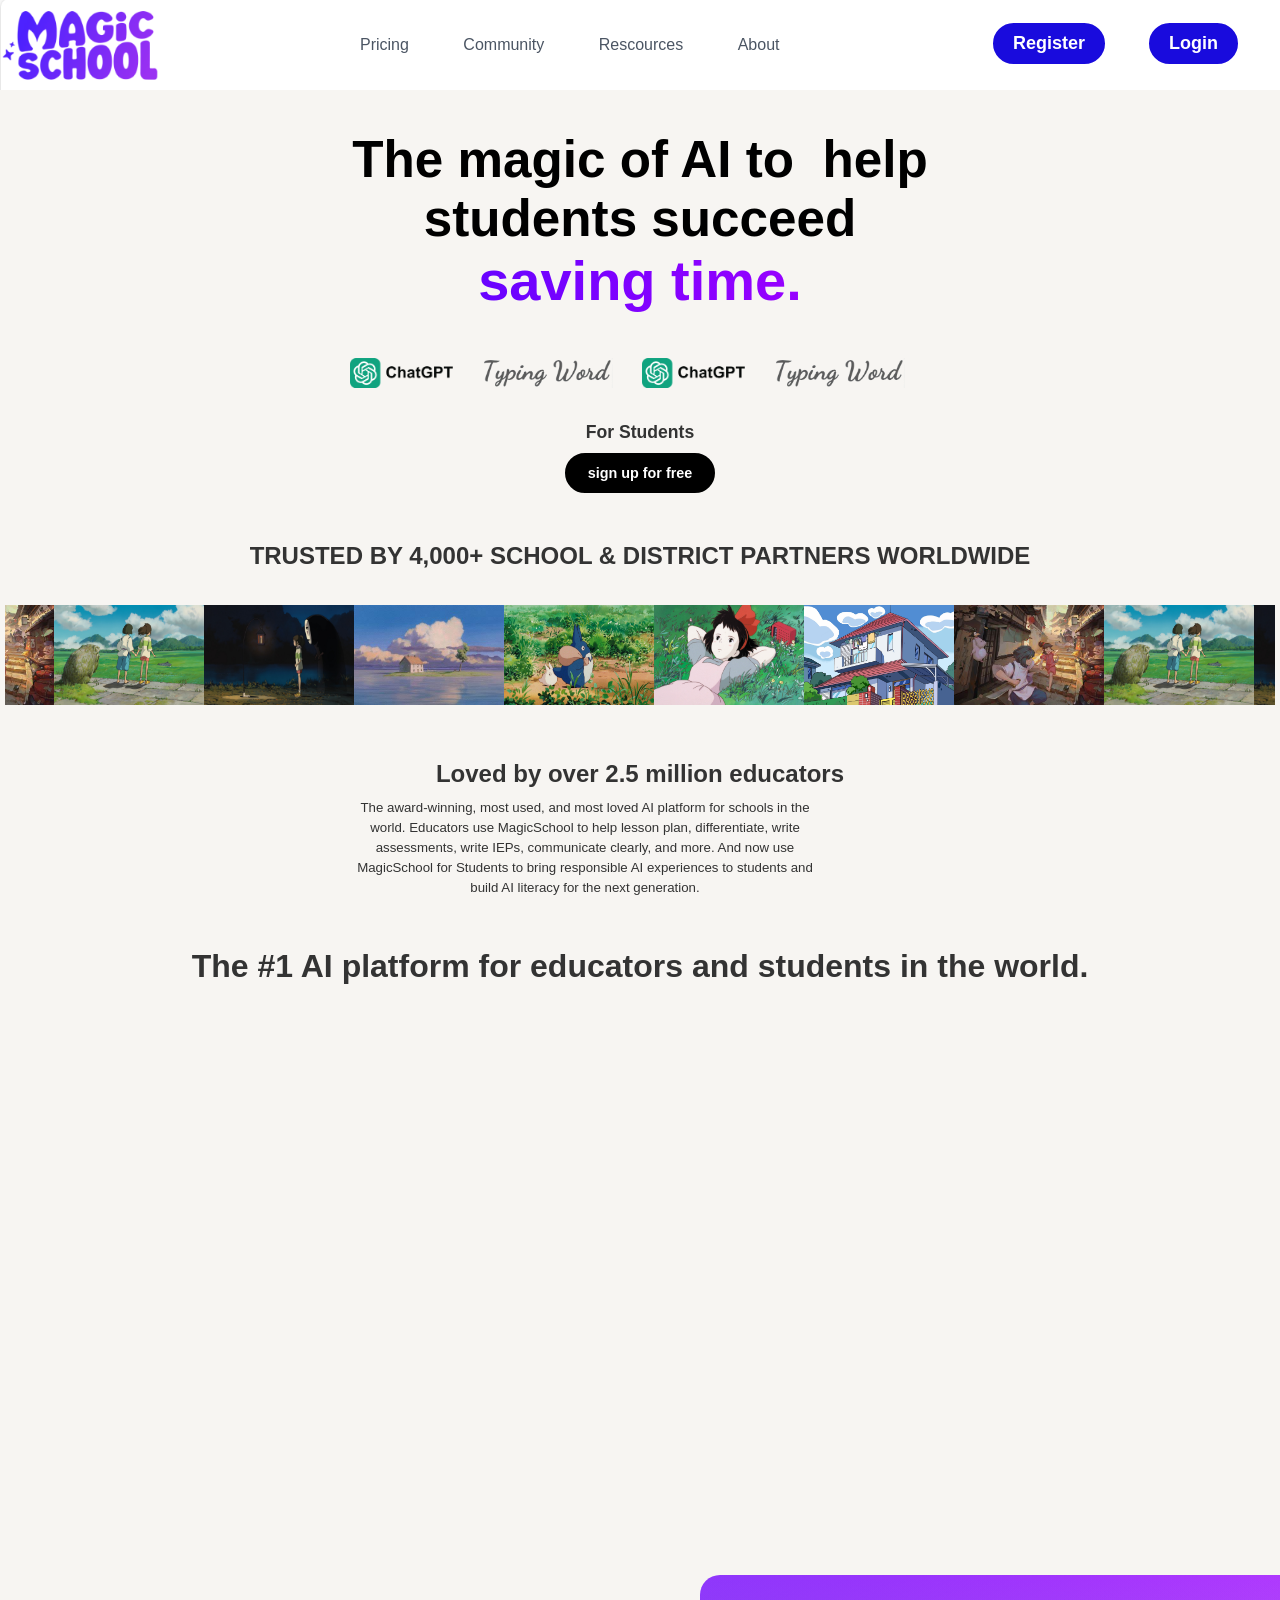
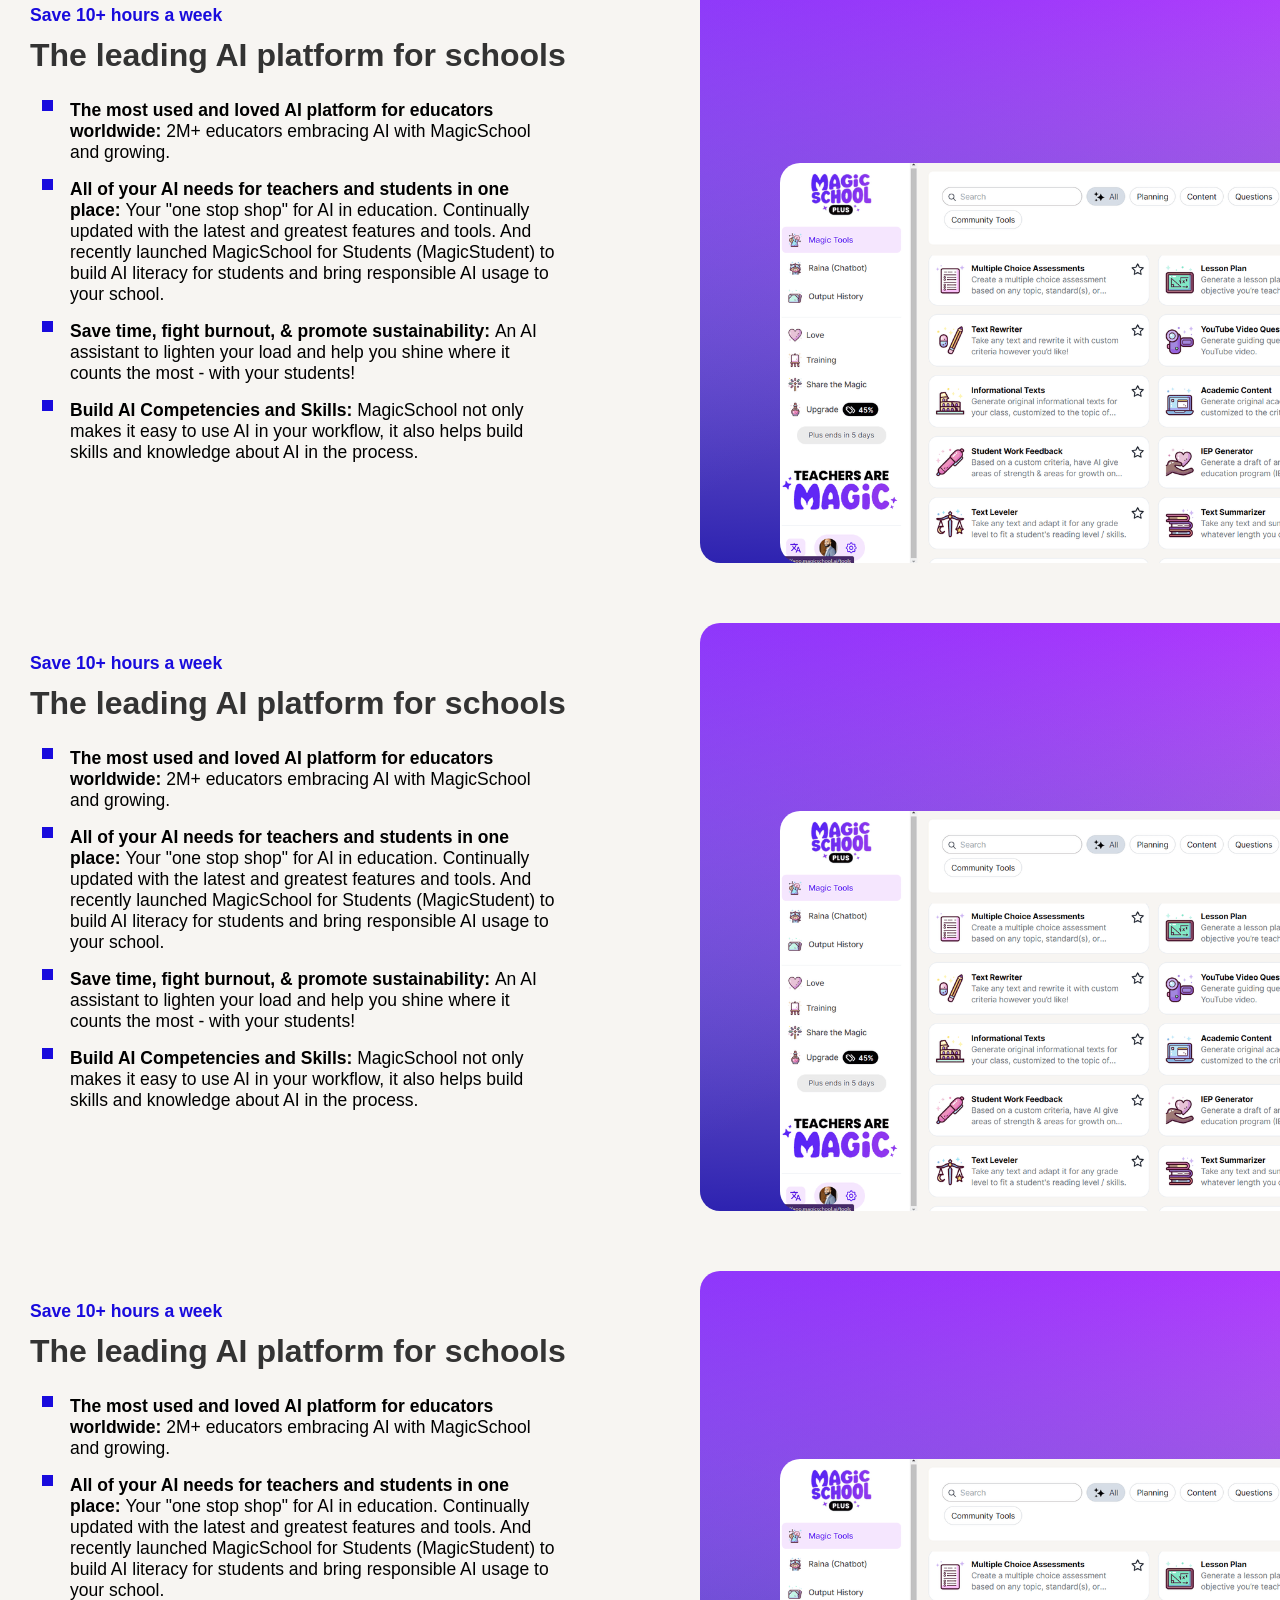
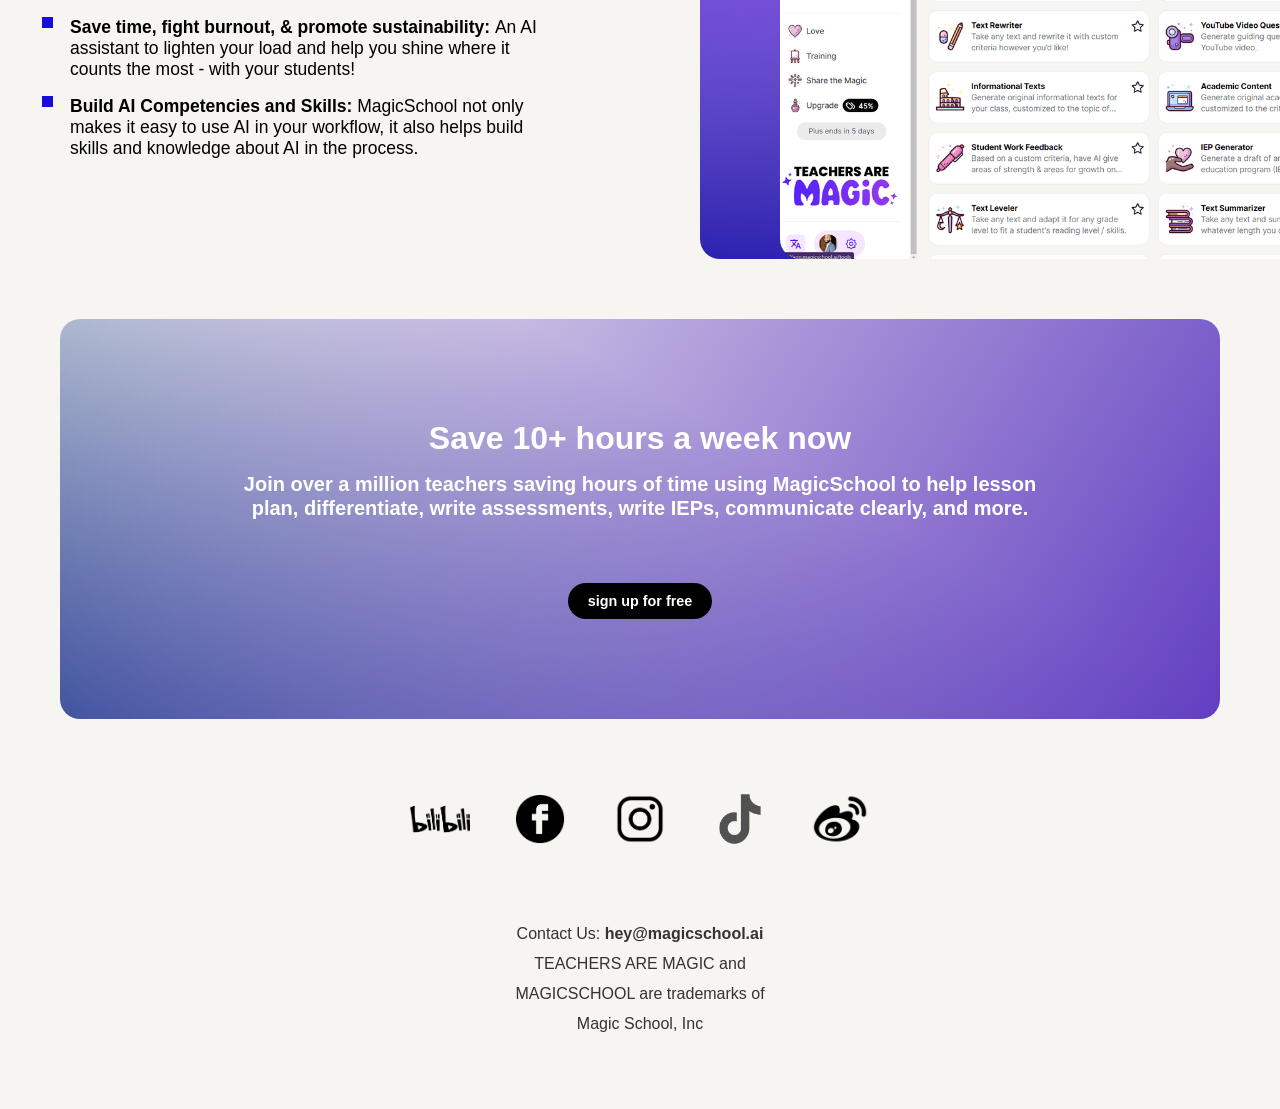
==== webdemo1-1/entry.html @ ff637749 "1.0 version" ====
<!DOCTYPE html>
<html lang="en">
<head>
    <meta charset="UTF-8">
    <meta name="viewport" content="width=device-width, initial-scale=1.0">
    <title>entry</title>
    <link rel="stylesheet" href="styles/entry.css">
</head>
<body>
    <div class="header-container">
        <img src="img/magicschool.png" alt="magicschool logo">
        <ul class="headerul">
            <li class="headerlist">Pricing
            </li>
            <li class="headerlist">Community<i></i></li>
            <li class="headerlist">Rescources</li>
            <li class="headerlist">About</li>
        </ul>
        <span class="login-button-container">
            <a href="login.html" class="login-button">Login </a>
        </span>
        <span class="login-button-container">
            <a href="register.html" class="login-button">Register </a>
        </span>
    </div>
    <h1 class="main-title">The magic of AI to &nbsp;help students succeed</h1>
    <h1 class="color-title">saving time.</h1>
    <div class="logo-container">
        <img src="img/chatgpt.png" alt="chatgpt logo" class="logo">
        <img src="img/typing.png" alt="typing logo" class="logo">
        <img src="img/chatgpt.png" alt="chatgpt logo" class="logo">
        <img src="img/typing.png" alt="typing logo" class="logo">
    </div>
    <div class="index-button-container">
        <strong>For Students</strong> 
        <div>
            <span><a href="index.html"><strong>sign up for free</strong></a></span>
        </div>
    </div>
    <h2 class="h21">TRUSTED BY 4,000+ SCHOOL & DISTRICT PARTNERS WORLDWIDE</h2>
    <div class="wrap" id="wrap">
        <div class="slide" id="slide">
            <ul>
                <li><img src="img/1.jpg" alt=""></li>
                <li><img src="img/2.jpg" alt=""></li>
                <li><img src="img/3.jpg" alt=""></li>
                <li><img src="img/4.jpg" alt=""></li>
                <li><img src="img/5.jpg" alt=""></li>
                <li><img src="img/6.jpg" alt=""></li>
                <li><img src="img/7.jpg" alt=""></li>
            </ul>
        </div>
    </div>
    <h2 class="h22">Loved by over 2.5 million educators</h2>
    <div class="middle-text">
        The award-winning, most used, and most loved AI platform for schools in the world. Educators use MagicSchool to help lesson plan, differentiate, write assessments, write IEPs, communicate clearly, and more. And now use MagicSchool for Students to bring responsible AI experiences to students and build AI literacy for the next generation.
    </div>
    <h1 class="h11">The #1 AI platform for educators and students in the world.</h1>
    <div class="video" >
        <iframe src="https://player.bilibili.com/player.html?aid=56850347&cid=99299213&page=1&danmaku=0" scrolling="no" border="0" frameborder="no" framespacing="0" allowfullscreen="true"> </iframe>
    </div>
    <div class="bottom-block">
        <span class="span1">
            <h3 class="h31">
                Save 10+ hours a week
            </h3>
            <h3 class="h32">
                The leading AI platform for schools
            </h3>
            <ul class="list1">
                <li>
                    <div>
                        <strong>
                            The most used and loved AI platform for educators worldwide:
                        </strong>
                        2M+ educators embracing AI with MagicSchool and growing.
                    </div>
                </li>
                <li>
                    <div>
                        <strong>
                            All of your AI needs for teachers and students in one place: 
                        </strong>
                        Your "one stop shop" for AI in education. Continually updated with the latest and greatest features and tools.  And recently launched MagicSchool for Students (MagicStudent) to build AI literacy for students and bring responsible AI usage to your school.
                    </div>
                </li>
                <li>
                    <div>
                        <strong>
                            Save time, fight burnout, & promote sustainability: 
                        </strong>
                        An AI assistant to lighten your load and help you shine where it counts the most - with your students!
                    </div>
                </li>
                <li>
                    <div>
                        <strong>
                            Build AI Competencies and Skills: 
                        </strong>
                        MagicSchool not only makes it easy to use AI in your workflow, it also helps build skills and knowledge about AI in the process.
                    </div>
                </li>
            </ul>
        </span>
        <span class="span2">
            <img src="img/example.png" alt="">
        </span>
    </div>
    <div class="bottom-block">
        <span class="span1">
            <h3 class="h31">
                Save 10+ hours a week
            </h3>
            <h3 class="h32">
                The leading AI platform for schools
            </h3>
            <ul class="list1">
                <li>
                    <div>
                        <strong>
                            The most used and loved AI platform for educators worldwide:
                        </strong>
                        2M+ educators embracing AI with MagicSchool and growing.
                    </div>
                </li>
                <li>
                    <div>
                        <strong>
                            All of your AI needs for teachers and students in one place: 
                        </strong>
                        Your "one stop shop" for AI in education. Continually updated with the latest and greatest features and tools.  And recently launched MagicSchool for Students (MagicStudent) to build AI literacy for students and bring responsible AI usage to your school.
                    </div>
                </li>
                <li>
                    <div>
                        <strong>
                            Save time, fight burnout, & promote sustainability: 
                        </strong>
                        An AI assistant to lighten your load and help you shine where it counts the most - with your students!
                    </div>
                </li>
                <li>
                    <div>
                        <strong>
                            Build AI Competencies and Skills: 
                        </strong>
                        MagicSchool not only makes it easy to use AI in your workflow, it also helps build skills and knowledge about AI in the process.
                    </div>
                </li>
            </ul>
        </span>
        <span class="span2">
            <img src="img/example.png" alt="">
        </span>
    </div>
    <div class="bottom-block">
        <span class="span1">
            <h3 class="h31">
                Save 10+ hours a week
            </h3>
            <h3 class="h32">
                The leading AI platform for schools
            </h3>
            <ul class="list1">
                <li>
                    <div>
                        <strong>
                            The most used and loved AI platform for educators worldwide:
                        </strong>
                        2M+ educators embracing AI with MagicSchool and growing.
                    </div>
                </li>
                <li>
                    <div>
                        <strong>
                            All of your AI needs for teachers and students in one place: 
                        </strong>
                        Your "one stop shop" for AI in education. Continually updated with the latest and greatest features and tools.  And recently launched MagicSchool for Students (MagicStudent) to build AI literacy for students and bring responsible AI usage to your school.
                    </div>
                </li>
                <li>
                    <div>
                        <strong>
                            Save time, fight burnout, & promote sustainability: 
                        </strong>
                        An AI assistant to lighten your load and help you shine where it counts the most - with your students!
                    </div>
                </li>
                <li>
                    <div>
                        <strong>
                            Build AI Competencies and Skills: 
                        </strong>
                        MagicSchool not only makes it easy to use AI in your workflow, it also helps build skills and knowledge about AI in the process.
                    </div>
                </li>
            </ul>
        </span>
        <span class="span2">
            <img src="img/example.png" alt="">
        </span>
    </div>
    <div class="final-box">
        <div class="final-text">
            <h2>
                Save 10+ hours a week now
            </h2>
            <h4>
                Join over a million teachers saving hours of time using MagicSchool to help lesson plan, differentiate, write assessments, write IEPs, communicate clearly, and more.
            </h4>
                <a href="index.html">sign up for free</a>
        </div>
    </div>
    <div class="final-logo" id="final-logo">
        <ul>
            <li><img src="img/bilibili.png" alt=""></li>
            <li><img src="img/Facebook.png" alt=""></li>
            <li><img src="img/ins.png" alt=""></li>
            <li><img src="img/Tik Tok.png" alt=""></li>
            <li><img src="img/weibo.png" alt=""></li>
        </ul>
    </div>
    <div class="lxfs">
        Contact Us: <strong>hey@magicschool.ai</strong>
        <div>
            TEACHERS ARE MAGIC and MAGICSCHOOL are trademarks of Magic School, Inc
        </div>
    </div>
</body>
</html>
<script src="js/entry.js"></script>
---- webdemo1-1/styles/entry.css ----
body,html{
    background-color: #f7f5f2;
    font-family: Poppins, sans-serif;
}

*{
    font-family: Poppins, sans-serif;
    text-decoration: none;
    padding: 0;
    margin:0;
}

.header-container{
    background-color: #fff;
    height: 90px;
}

.header-container img{
    position: relative;
    top: 0;
    left: 0;
    height: 90px;
    text-align: center;
    display:inline-block
}

.header-container ul{
    display: inline-block;
    line-height: 90px;
    position: absolute;
    top:0;
    left:330px;
}

.headerlist{
    display: inline-block;
    text-align: center;
    font-size: 16px;
    font-family: sans-serif;
    margin:0 0 0 10px;
    padding: 0 20px 0 20px;
    color: #4b5563;
}

.droplist{
    background-color: #fff;
    color: #4b5563;
}

.login-button {
    display: inline-block;
    padding: 10px 20px;
    background-color: #190bdd;
    color: white;
    text-decoration: none;
    border-radius: 24px;
    font-size: 18px; /* 增加字体大小 */
    font-weight: bold; /* 加粗字体 */
    cursor: pointer;
    text-align: center;
    box-sizing: border-box; /* 使边框包含在元素尺寸内 */
    border: 2px solid #fff; /* 根据需要调整边框样式 */
    float: right;
    margin: 21px 10px 21px 0;
}

.login-button:last-child{
    margin: 21px 40px 21px 0;
}

.login-button:hover {
    border: 2px solid #190bdd; /* 根据需要调整边框样式 */
}

.main-title{
    color: #000;
    font-size: 3.2rem;
    text-align: center;
    max-width: 600px;
    margin-bottom: 0;
    margin-left: auto;
    margin-right: auto;
    margin-top: 40px;
}

.color-title{
    background: linear-gradient(to right, #5403ff, #ad00ff); /*设置渐变的方向从左到右 颜色从ff0000到ffff00*/
    -webkit-background-clip: text;/*将设置的背景颜色限制在文字中*/
    -webkit-text-fill-color: transparent;/*给文字设置成透明*/
    font-size: 3.5rem;
    text-align: center;
    max-width: 600px;
    margin-bottom: 0;
    margin-left: auto;
    margin-right: auto;
}

.logo-container{
    margin-top: 45px;
    text-align: center;
}

.logo{
    margin-right: 25px;
    height: 30px;
}

.index-button-container{
    text-align: center;
    margin-top: 30px;
    margin-bottom: 8px;
    color: #333;
    font-size: 1.1rem;
    height: 50px;
}

.index-button-container div{
    margin-top: 8px;
    position: relative;
}

.index-button-container span{
    display: block;
    font-size: 0.9rem;
    text-align: center;
    height: 40px;
    width: 150px;
    line-height: 40px;
    border-radius: 27px;
    background-color: #000;
    position: relative;
    left: 50%;
    transform: translateX(-50%);
    font-weight: 600;
    border: 2px solid #f7f5f2;
}

.index-button-container span:hover{
    border:#000 2px solid;
}

.index-button-container a{
    color: #fff;
}

.h21{
    text-align: center;
    margin-top: 70px;
    color: #333;
    margin-bottom: 30px;
}

.wrap ul,
.wrap ol {
    list-style: none;
    margin: 0;
    padding: 0;
}
.wrap {
    height: 100px;
    padding: 5px;
    margin-top: 30px;
    margin-bottom: 50px;
    position: relative;
}
.slide {
    height: 100px;
    position: relative;
    overflow: hidden;
}
.wrap ul {
    width: 3600px;
    position: absolute;
    left: 0;
}
.wrap ul li {
    float: left;
}
.wrap img {
    width: 150px;
    height: 100px;
    vertical-align: middle;
}

.h22{
    text-align: center;
    margin-top: 50px;
    color: #333;
    margin-bottom: 10px;
}

.middle-text{
    width: 468px;
    margin: 0 351px 0 351px;
    text-align: center;
    color: #333;
    line-height: 1.5;
    margin-bottom: 20px;
    font-size: 0.83rem;
}

.h11{
    text-align: center;
    margin-top: 50px;
    color: #333;
    margin-bottom: 10px;
}

.video{
    height: 500px;
    margin:30px 100px 60px 100px;
}

.video iframe{
    width: 100%;
    height: 100%;
    border-radius: 10px;
}

.bottom-block{
    margin-top: 60px;
    margin-bottom: 40px;
    height: 588px;
}

.span1{
    float: left;
    width: 580px;
    height: 588px;
}

.h31{
    color: #190bdd;
    font-size: 1.1rem;
    margin: 30px 0 10px 30px;
    text-align: left;
}

.h32{
    color: #333;
    font-size: 2rem;
    margin:0 0 10px 30px;
    text-align: left;
    line-height: 1.2;
    font-weight: 700;
}

.span1 ul{
    margin: 0 0 0 30px;
}

.span1 li{
    margin: 0 0 0 40px;
    list-style-type: square;
    color: #190bdd;
    font-size: 2.2rem;
}

.span1 div{
    color: #000;
    font-size: 17.5px;
    text-align: left;
    margin:0 20px 0 0;

}

.bottom-block .span2{
    width: 580px;
    float: right;
    background-color: #ad00ff;
    background-image: linear-gradient(150deg, #6b81fa6b, #fff0 57%), linear-gradient(2deg, #2d22b0, #fff0), linear-gradient(168deg, #ad00ff, #fff);
    border-radius: 20px 0 0 20px;
}

.bottom-block img{
    margin-top: 188px;
    float: right;
    height: 400px;
    border-radius: 20px 0 0 20px;

}

.final-box{
    background-image: linear-gradient(303deg, #613ec1, #fff0), linear-gradient(29deg, #3b5998, #fff0 63%);
    height: 400px;
    margin:60px 60px 10px 60px;
    border-radius: 20px;
    color: #fff;
    text-align: center;
}

.final-text{
    position: relative;
    top:100px;
    height: 260px;
}

.final-text h2{
    font: 2rem Poppins, sans-serif;
    font-weight: 700;
    line-height: 1.2;
}

.final-text h4{
    position: relative;
    top:15px;
    font: 1.25rem Poppins, sans-serif;
    font-weight: 700;
    line-height: 1.2;
    max-width: 70%;
    margin-left: auto;
    margin-right: auto;
}

.final-text a{
    position: relative;
    top:87px;
    background-color: #000;
    color: #fff;
    border-radius: 20px;
    margin-left: 10px;
    margin-right: 10px;
    padding: 10px 20px;
    padding-left: 20px;
    padding-right: 20px;
    font-size: .9rem;
    font-weight: 600;
}

.final-logo {
    display: flex;
    align-items: center;
    justify-content: space-around; /* 根据需要选择适当的对齐方式 */
    list-style: none; /* 移除列表项的默认样式 */
    padding: 0; /* 移除内边距 */
    margin: 70px 0; /* 移除外边距 */
    height: 60px;
}
  
.final-logo ul {
    display: flex;
    flex-wrap: wrap; /* 允许换行，以防一行放不下所有 logo */
    gap: 40px; /* 设置 logo 之间的间距 */
    list-style: none;
}
  
.final-logo li {
    flex: 0 1 auto; /* 允许 logo 根据内容大小自动调整，但不会超过其最大宽度 */
}
  
.final-logo li img {
    width: auto; /* 宽度自动，保持图片比例 */
    height: 60px; /* 可以设置一个高度，或者使用 max-height 来限制高度 */
    display: block; /* 移除默认的行内元素间距 */
}

.lxfs{
    margin: 70px 0 ;
    color: #333;
    text-align: center;
    line-height: 30px;
}

.lxfs div{
    margin-left: auto;
    margin-right: auto;
    max-width: 270px;
}
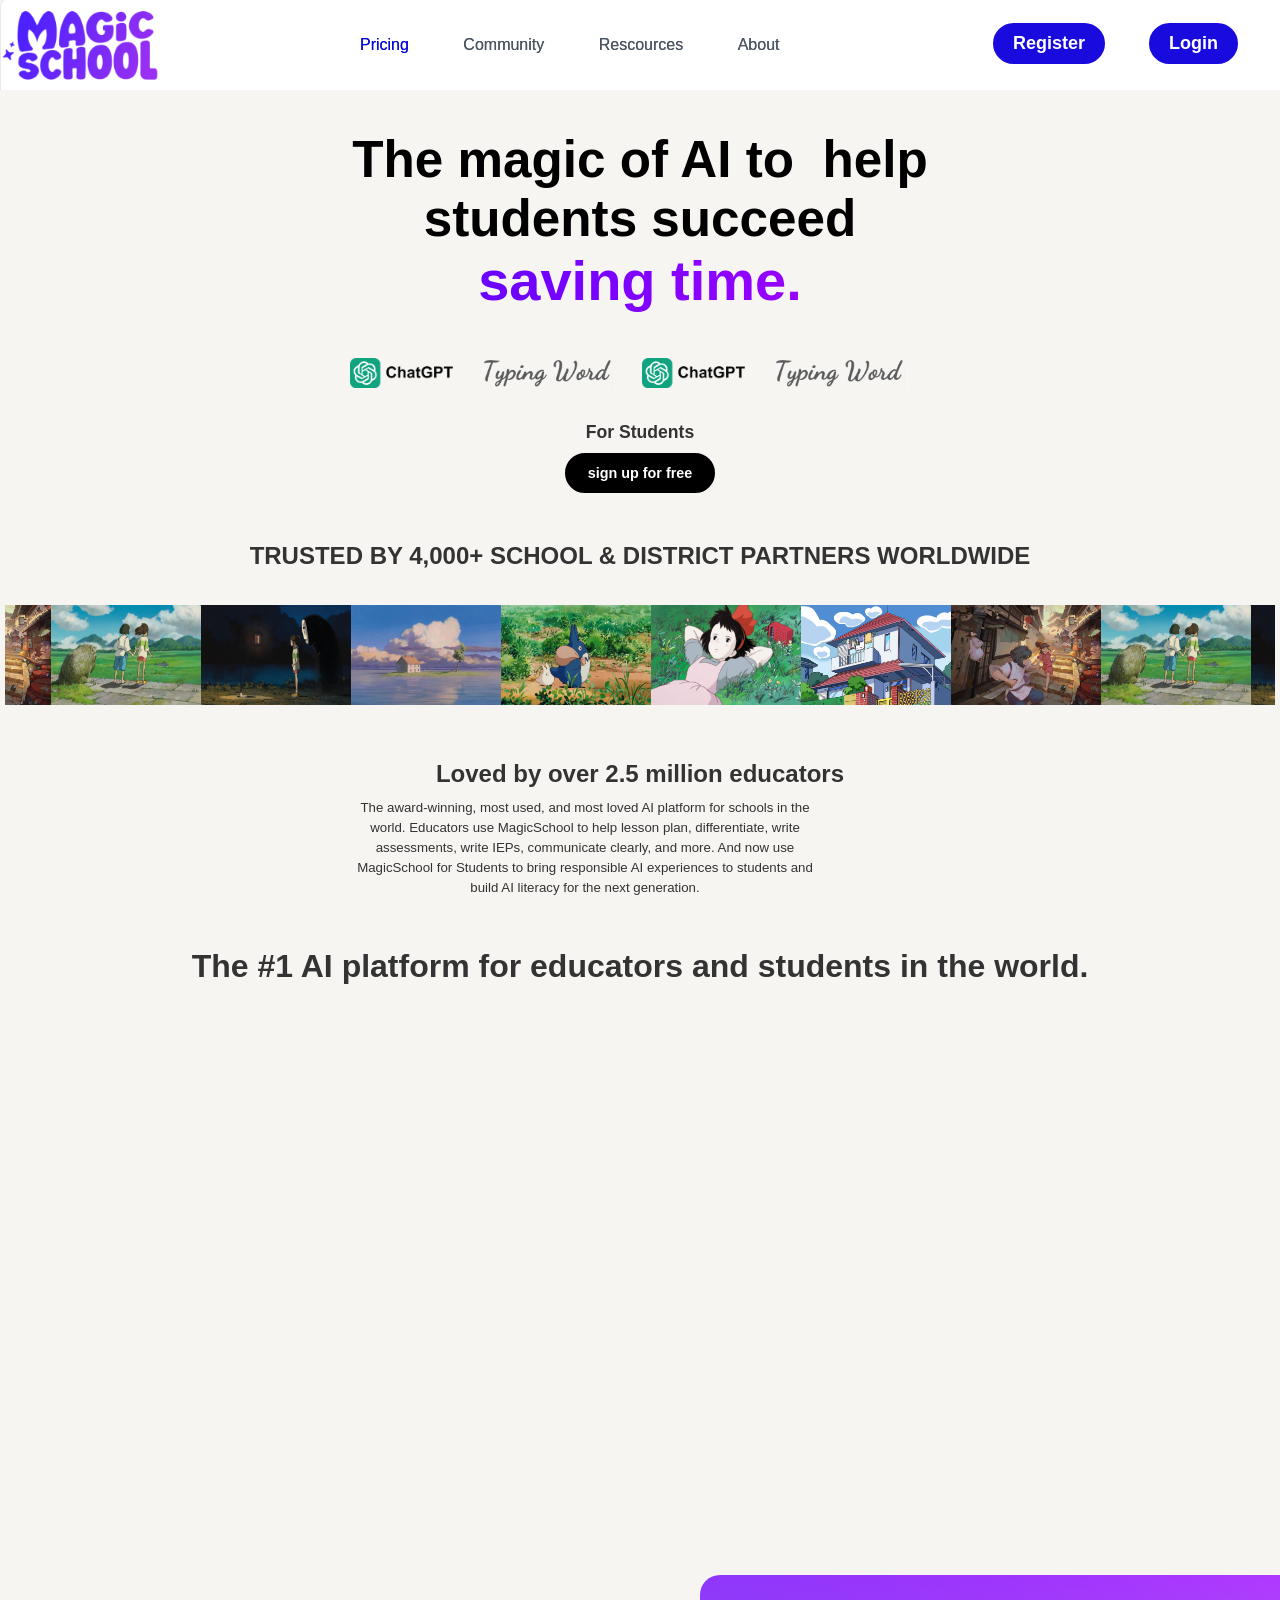
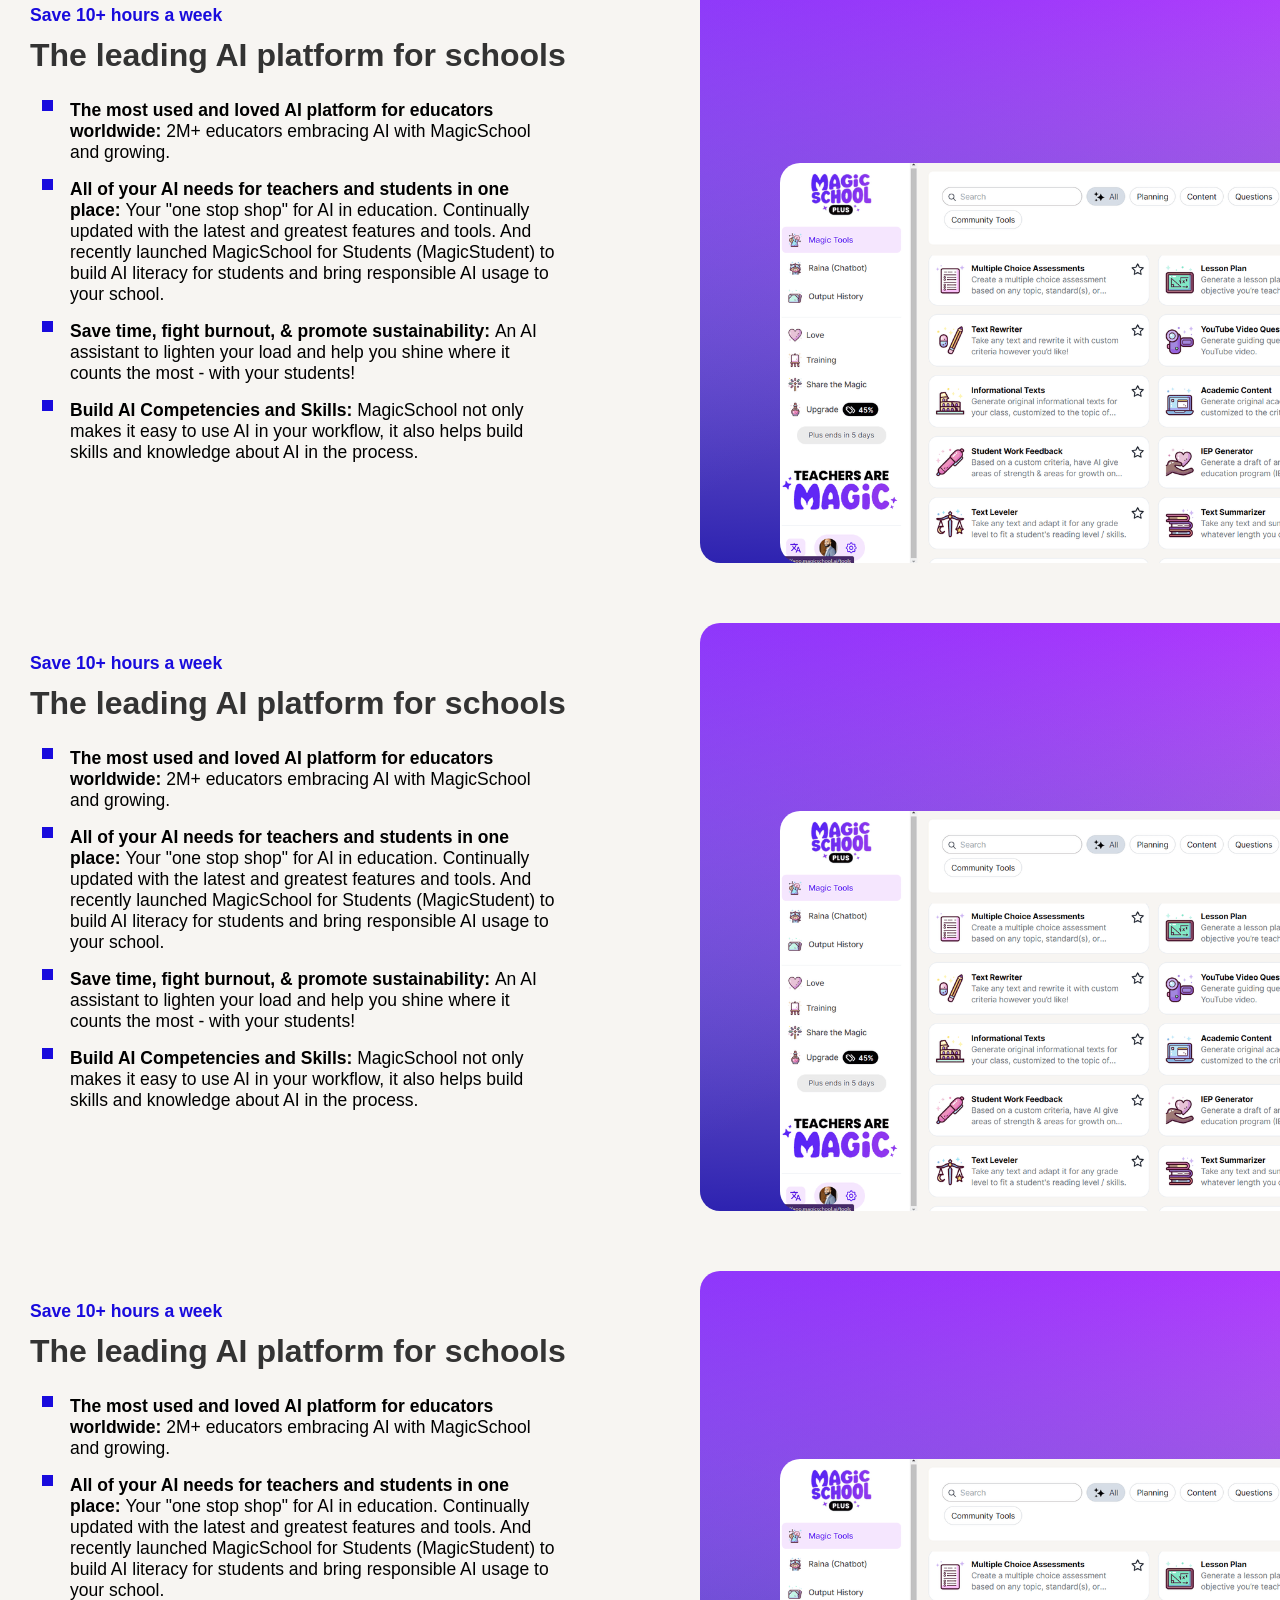
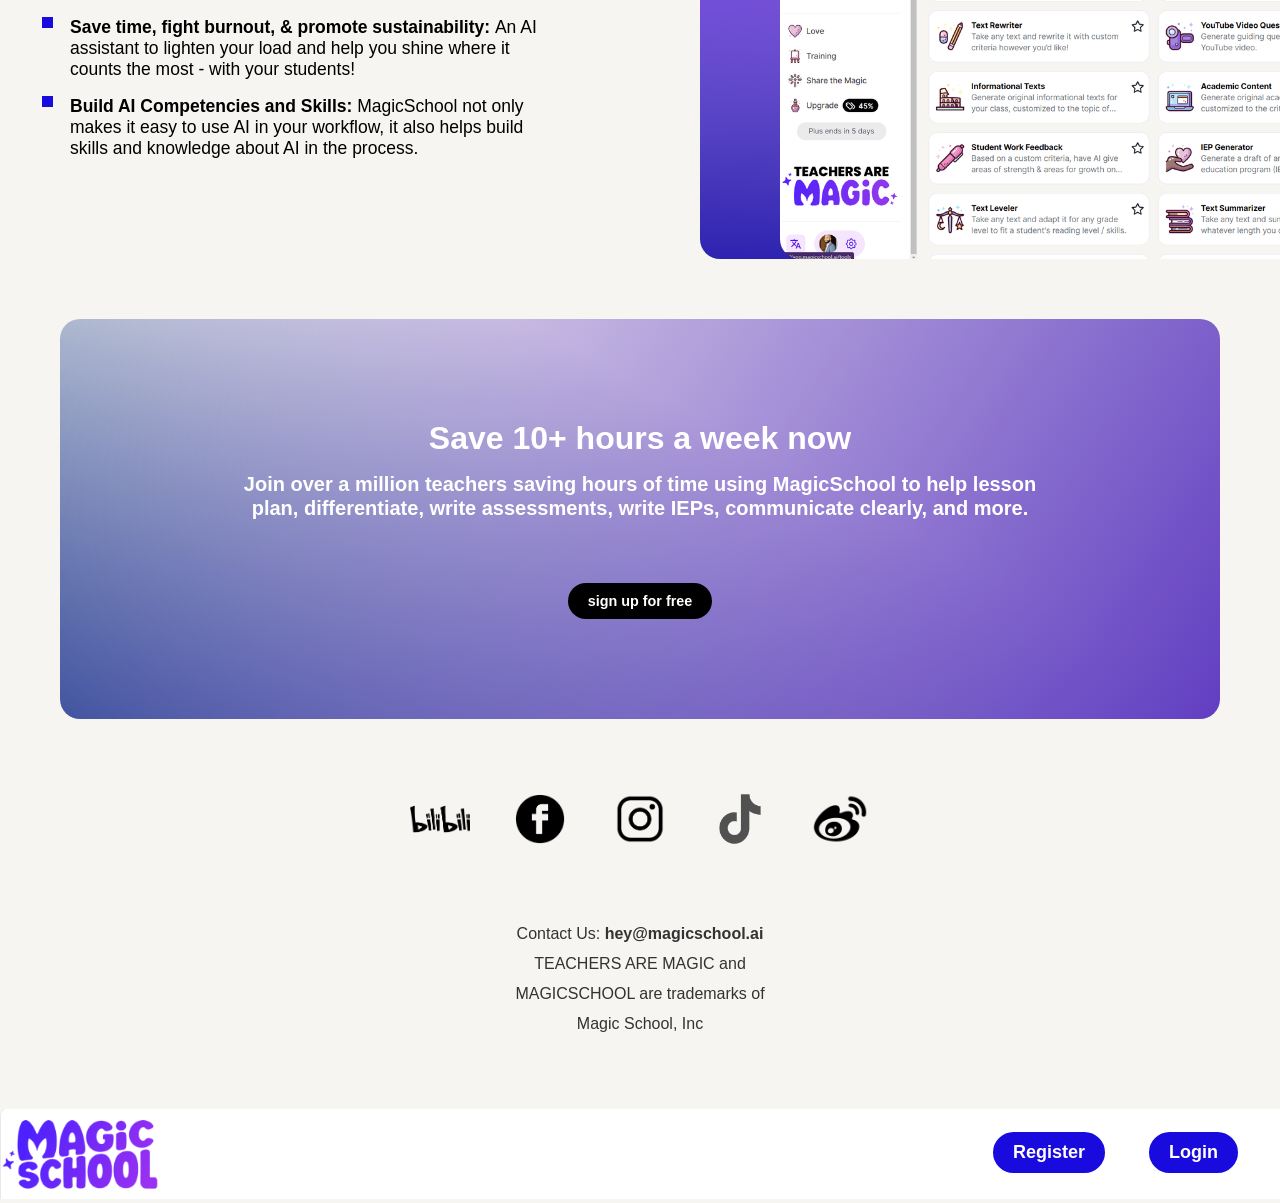
==== commit 38ab8eaa: "1.1_version" ====
--- a/webdemo1-1/entry.html
+++ b/webdemo1-1/entry.html
@@ -228,4 +228,20 @@
     </div>
 </body>
 </html>
-<script src="js/entry.js"></script>+<script src="js/entry.js"></script>
+
+<div class="header-container">
+    <img src="img/magicschool.png" alt="magicschool logo">
+    <ul class="headerul">
+        <li class="headerlist"><a href="pricing.html">Pricing</a></li>
+        <li class="headerlist">Community<i></i></li>
+        <li class="headerlist">Rescources</li>
+        <li class="headerlist">About</li>
+    </ul>
+    <span class="login-button-container">
+        <a href="login.html" class="login-button">Login </a>
+    </span>
+    <span class="login-button-container">
+        <a href="register.html" class="login-button">Register </a>
+    </span>
+</div>
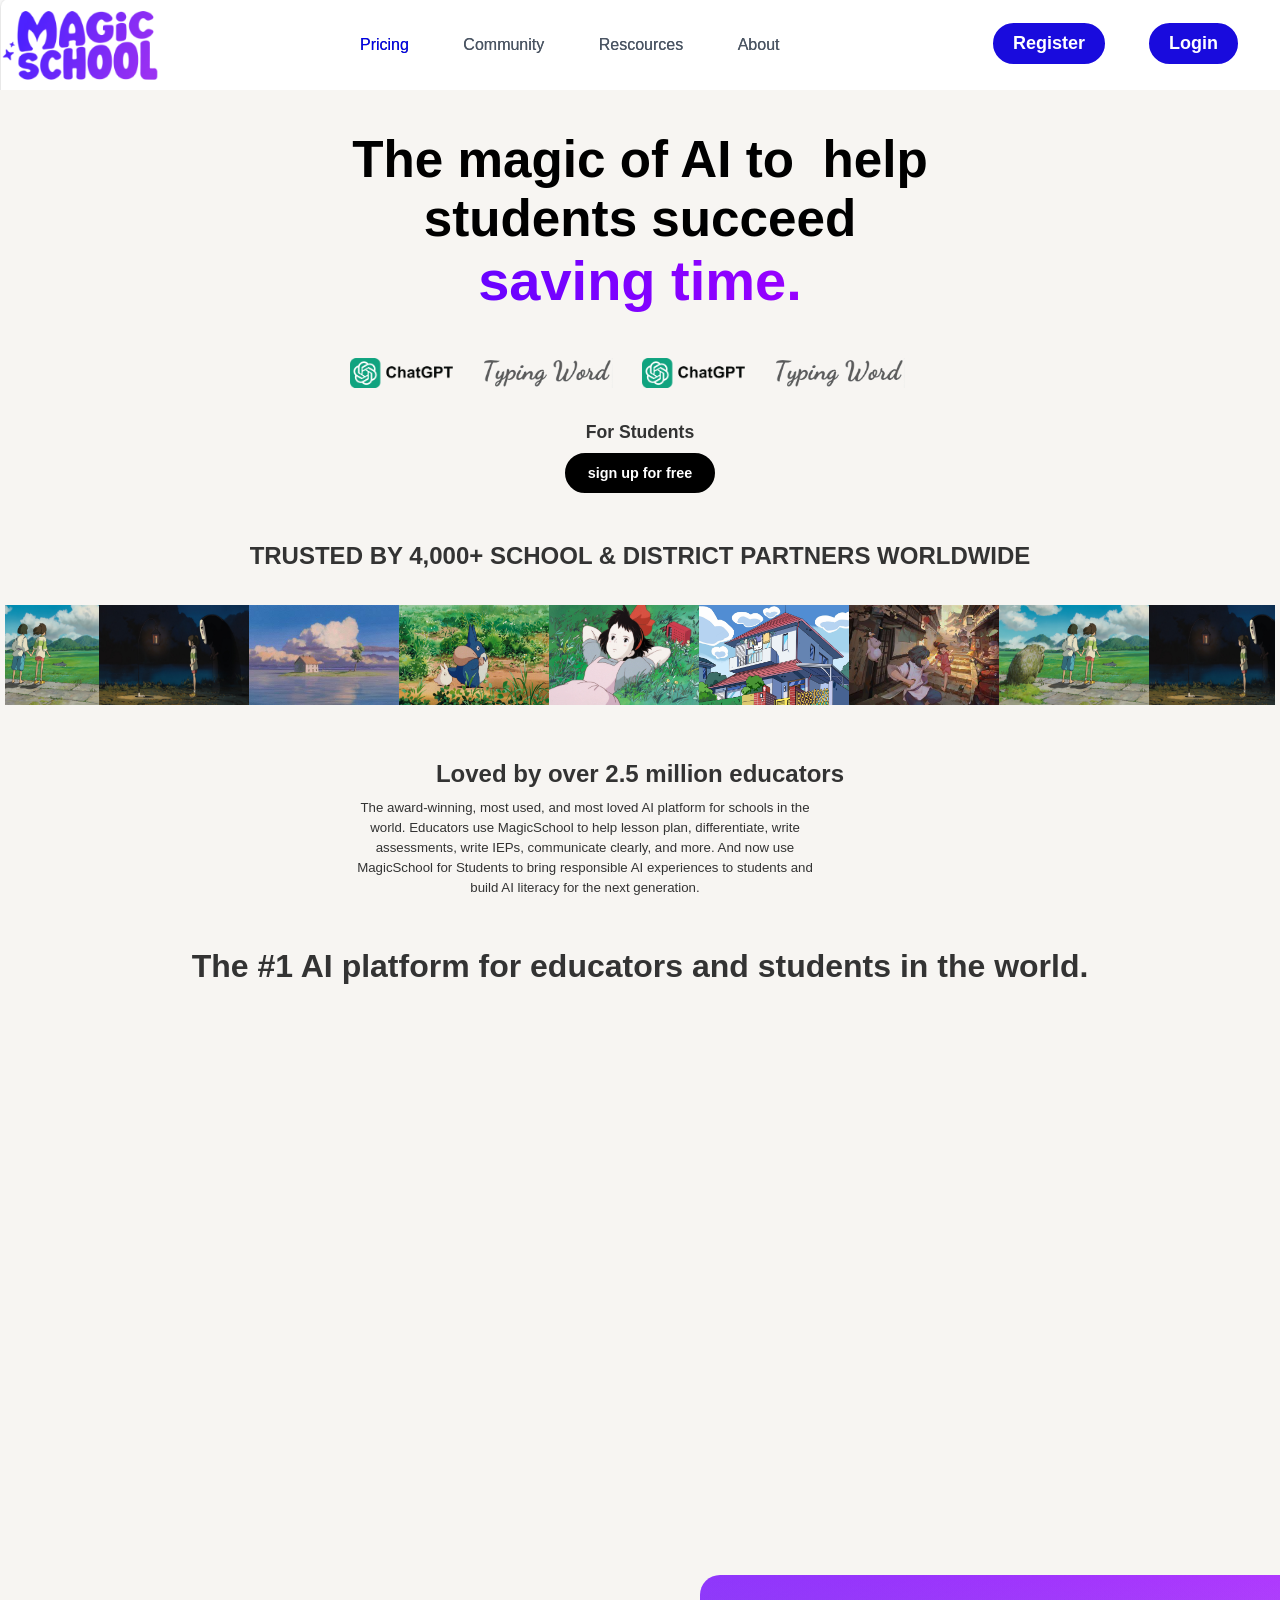
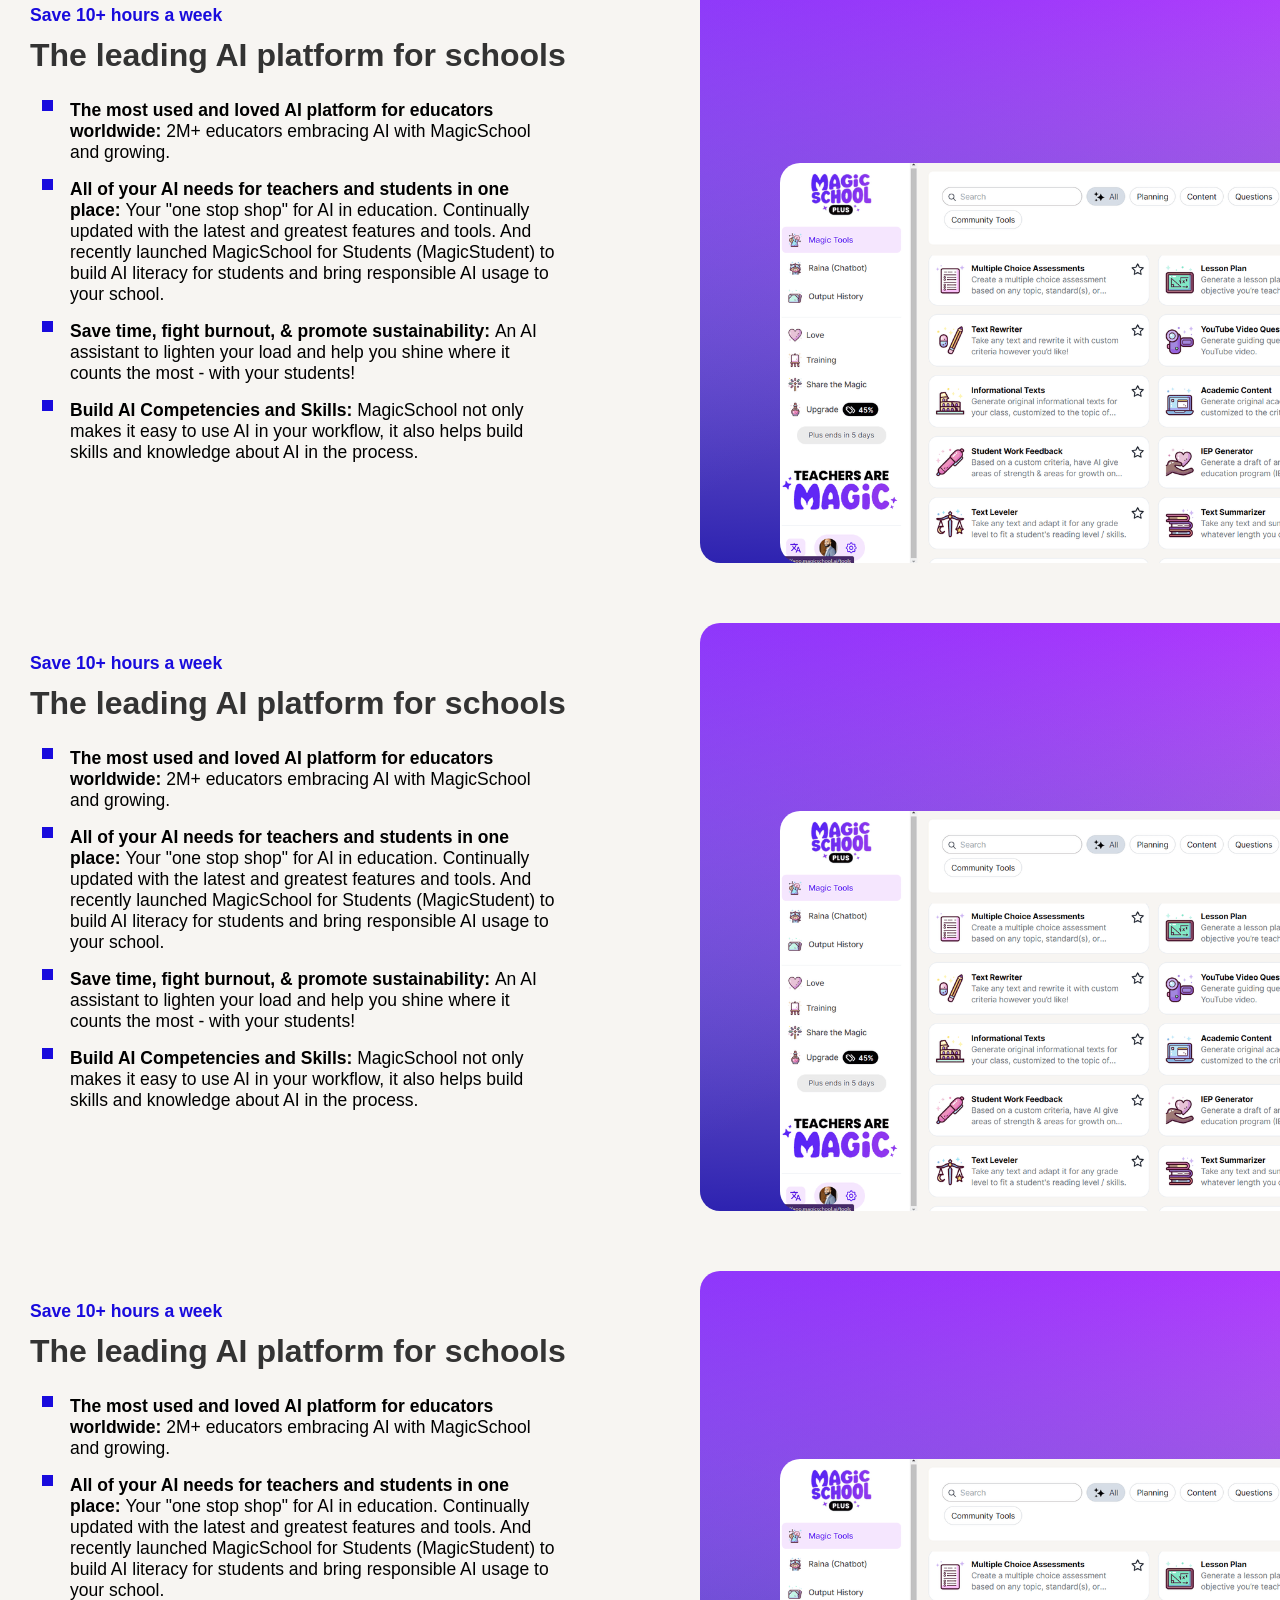
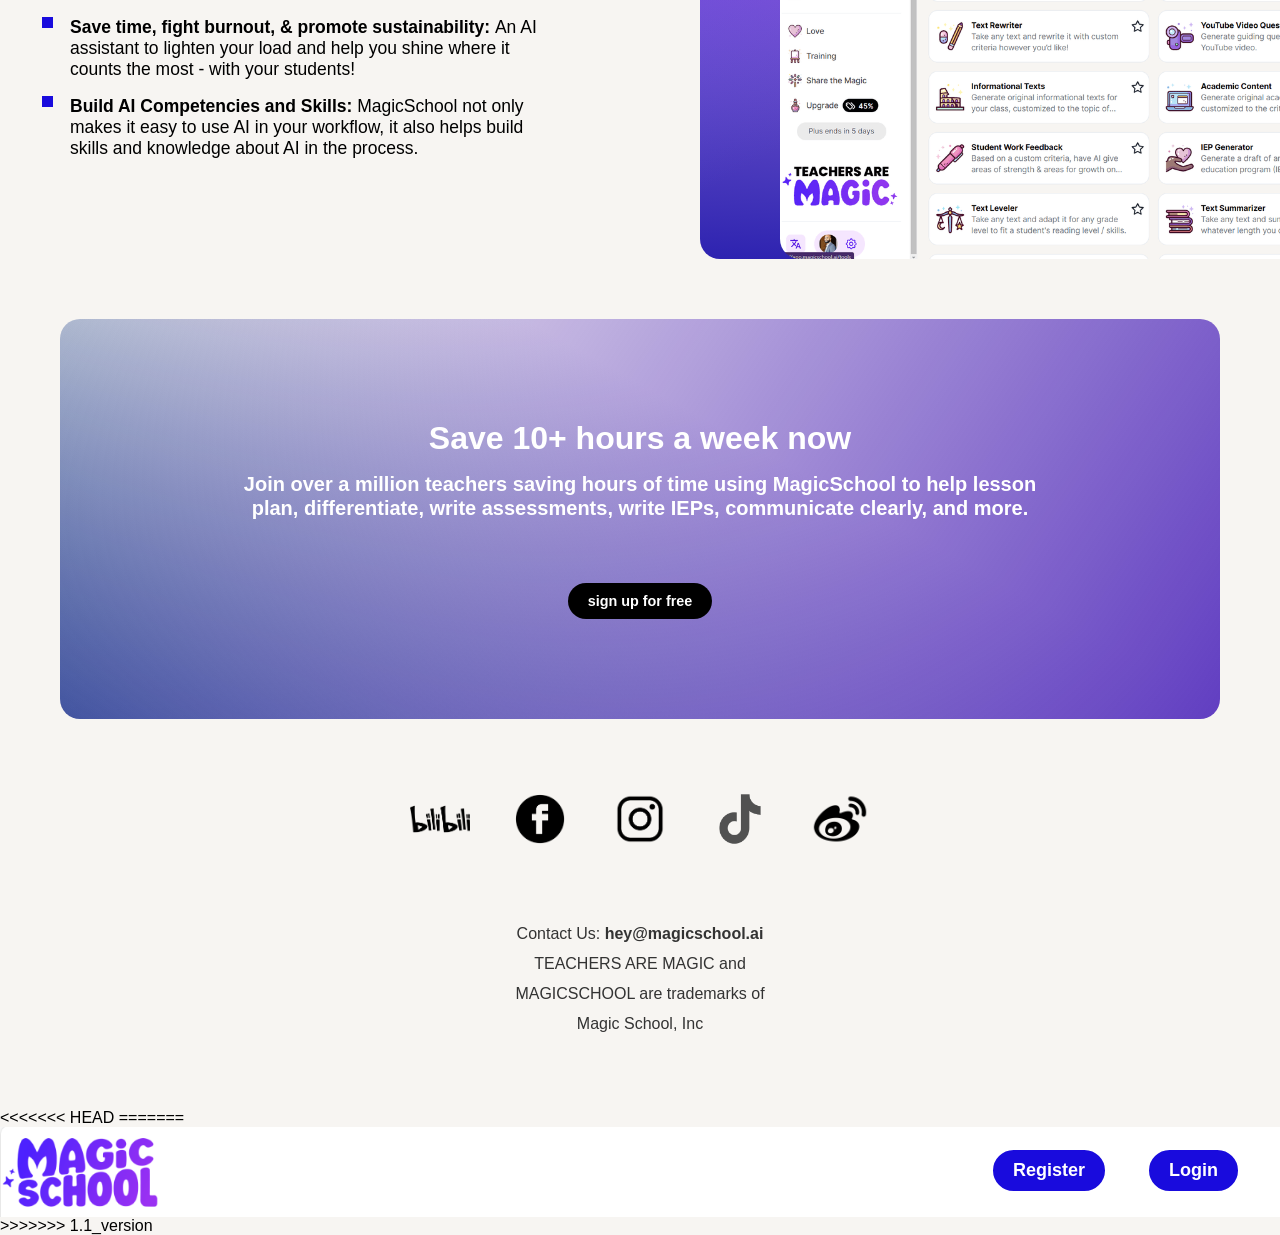
==== commit 4621f061: "1.1_merged" ====
--- a/webdemo1-1/entry.html
+++ b/webdemo1-1/entry.html
@@ -228,6 +228,9 @@
     </div>
 </body>
 </html>
+<<<<<<< HEAD
+<script src="js/entry.js"></script>
+=======
 <script src="js/entry.js"></script>
 
 <div class="header-container">
@@ -244,4 +247,5 @@
     <span class="login-button-container">
         <a href="register.html" class="login-button">Register </a>
     </span>
-</div>+</div>
+>>>>>>> 1.1_version
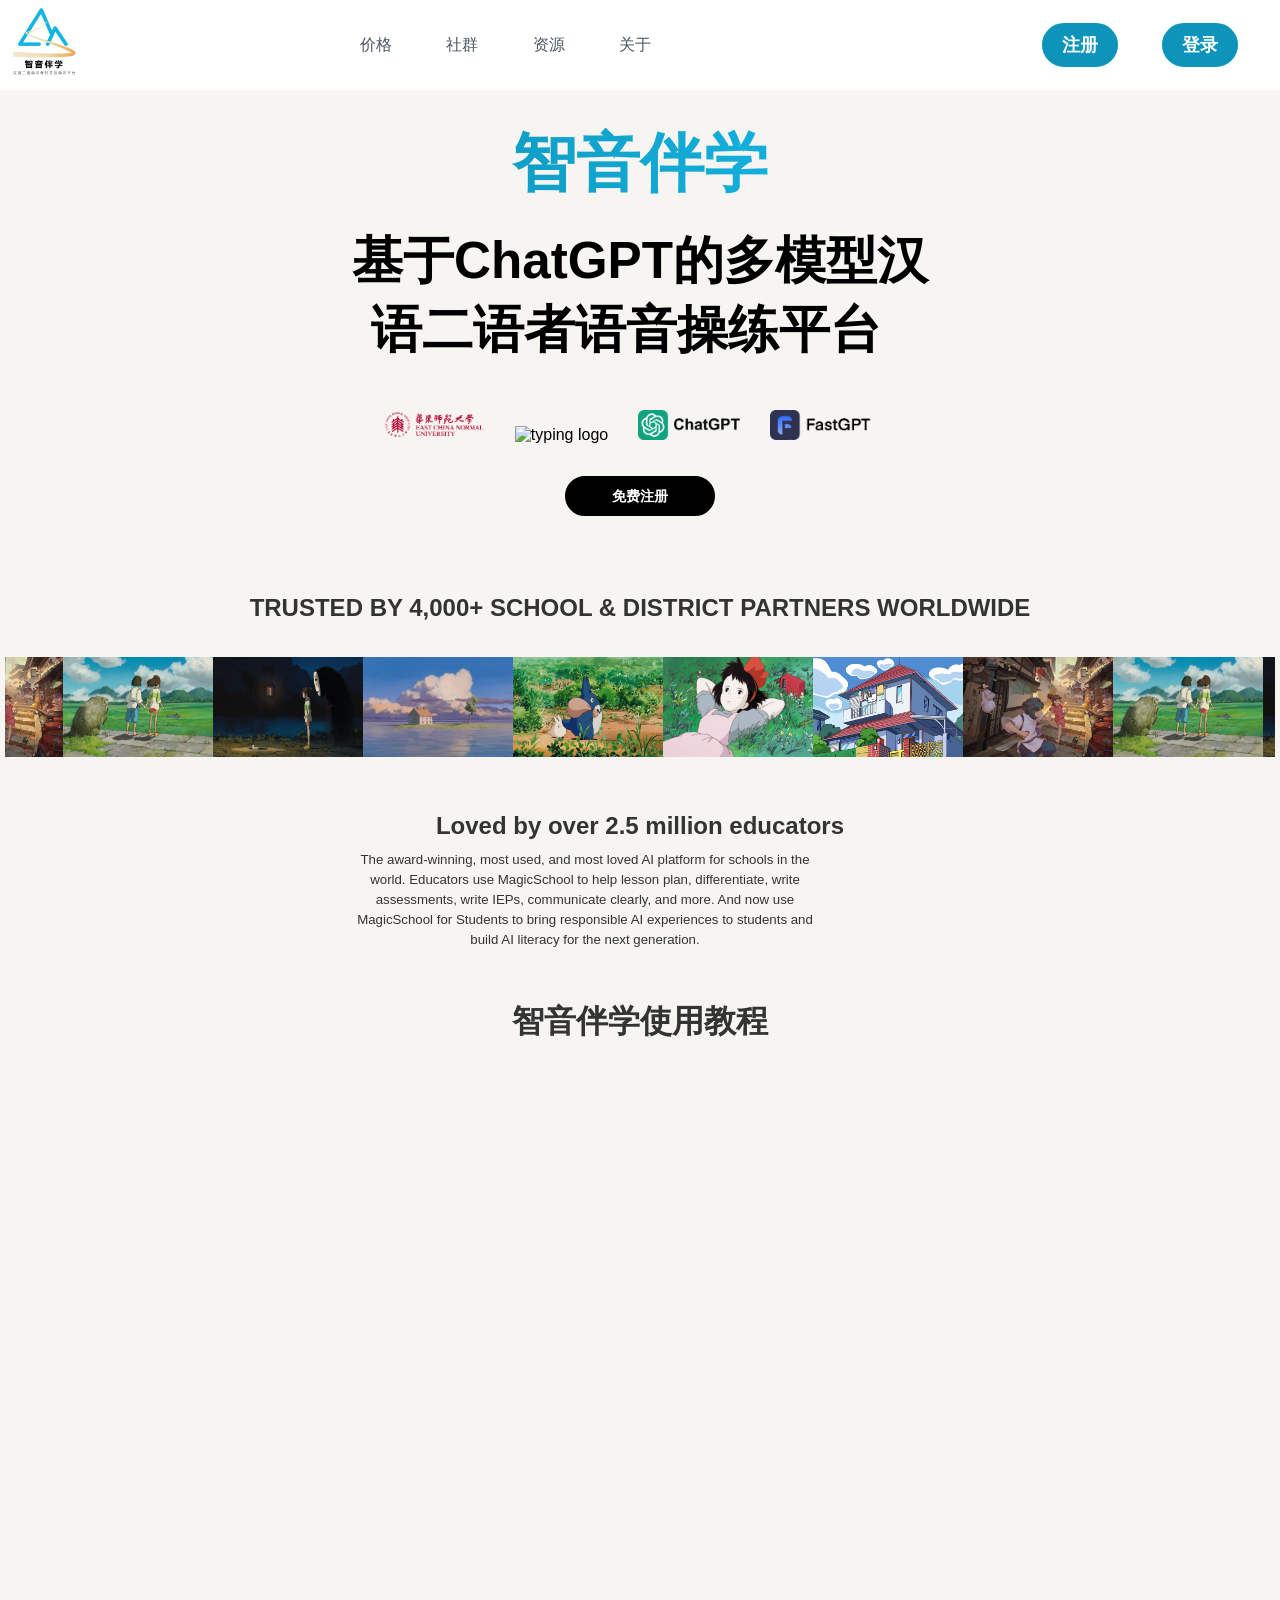
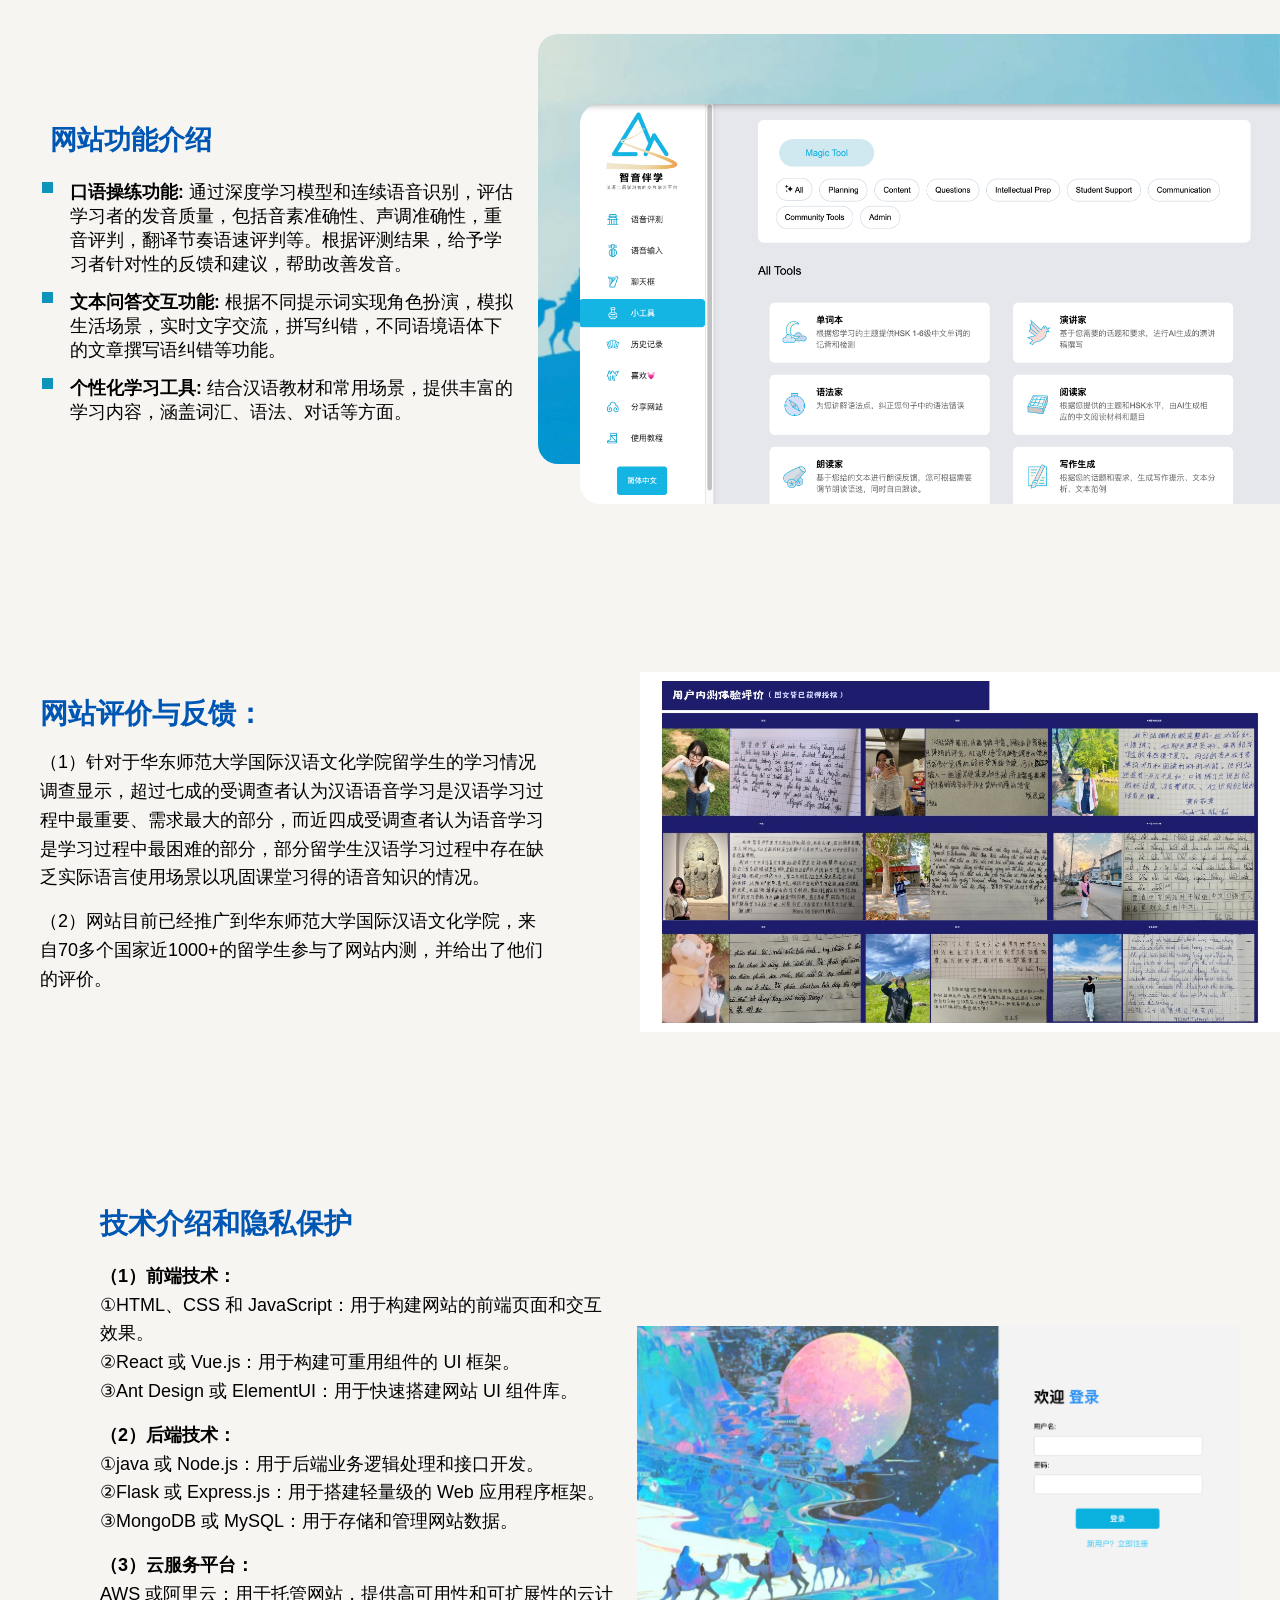
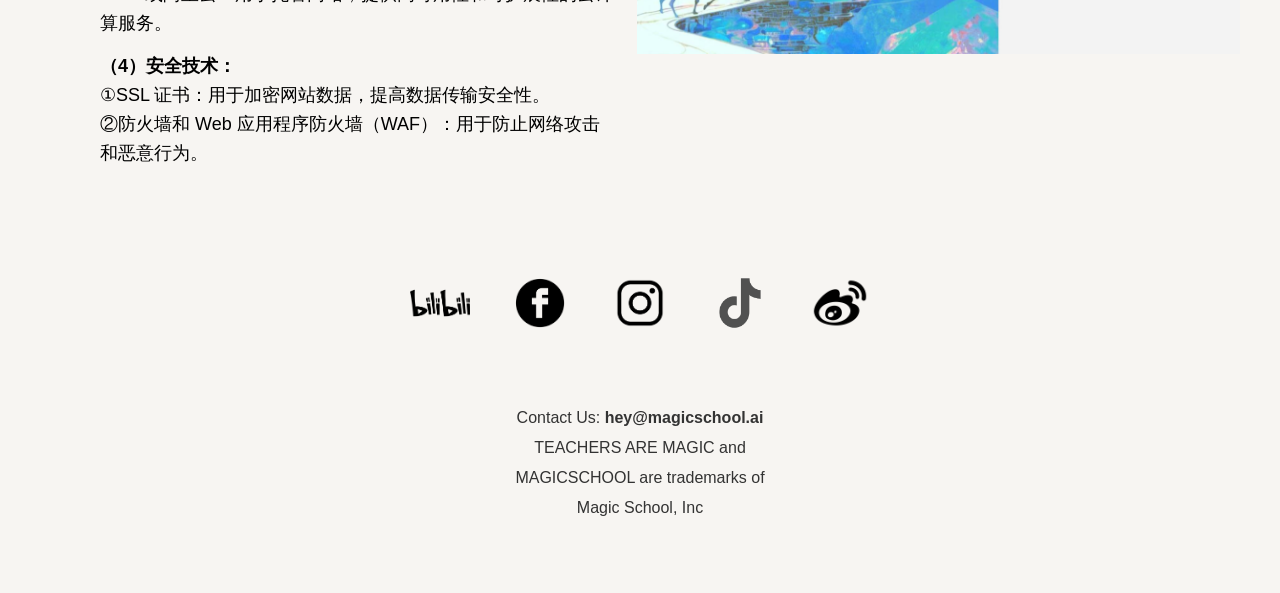
==== commit 0630a481: "entry_modified" ====
--- a/webdemo1-1/entry.html
+++ b/webdemo1-1/entry.html
@@ -8,33 +8,31 @@
 </head>
 <body>
     <div class="header-container">
-        <img src="img/magicschool.png" alt="magicschool logo">
+        <img src="img/logo.png" alt="magicschool logo">
         <ul class="headerul">
-            <li class="headerlist">Pricing
-            </li>
-            <li class="headerlist">Community<i></i></li>
-            <li class="headerlist">Rescources</li>
-            <li class="headerlist">About</li>
+            <li class="headerlist">价格</li>
+            <li class="headerlist">社群</li>
+            <li class="headerlist">资源</li>
+            <li class="headerlist">关于</li>
         </ul>
         <span class="login-button-container">
-            <a href="login.html" class="login-button">Login </a>
+            <a href="login.html" class="login-button">登录 </a>
         </span>
         <span class="login-button-container">
-            <a href="register.html" class="login-button">Register </a>
-        </span>
-    </div>
-    <h1 class="main-title">The magic of AI to &nbsp;help students succeed</h1>
-    <h1 class="color-title">saving time.</h1>
+            <a href="register.html" class="login-button">注册 </a>
+        </span>
+    </div>
+    <h1 class="color-title">智音伴学</h1>
+    <h1 class="main-title">基于ChatGPT的多模型汉语二语者语音操练平台 &nbsp;</h1>
     <div class="logo-container">
+        <img src="img/华东师范大学.PNG" alt="chatgpt logo" class="logo">
+        <img src="img/科大讯飞.png" alt="typing logo" class="logo">
         <img src="img/chatgpt.png" alt="chatgpt logo" class="logo">
-        <img src="img/typing.png" alt="typing logo" class="logo">
-        <img src="img/chatgpt.png" alt="chatgpt logo" class="logo">
-        <img src="img/typing.png" alt="typing logo" class="logo">
+        <img src="img/fastgpt.PNG" alt="typing logo" class="logo">
     </div>
     <div class="index-button-container">
-        <strong>For Students</strong> 
         <div>
-            <span><a href="index.html"><strong>sign up for free</strong></a></span>
+            <span><a href="index.html"><strong>免费注册</strong></a></span>
         </div>
     </div>
     <h2 class="h21">TRUSTED BY 4,000+ SCHOOL & DISTRICT PARTNERS WORLDWIDE</h2>
@@ -55,11 +53,48 @@
     <div class="middle-text">
         The award-winning, most used, and most loved AI platform for schools in the world. Educators use MagicSchool to help lesson plan, differentiate, write assessments, write IEPs, communicate clearly, and more. And now use MagicSchool for Students to bring responsible AI experiences to students and build AI literacy for the next generation.
     </div>
-    <h1 class="h11">The #1 AI platform for educators and students in the world.</h1>
+    <h1 class="h11">智音伴学使用教程</h1>
     <div class="video" >
         <iframe src="https://player.bilibili.com/player.html?aid=56850347&cid=99299213&page=1&danmaku=0" scrolling="no" border="0" frameborder="no" framespacing="0" allowfullscreen="true"> </iframe>
     </div>
     <div class="bottom-block">
+        <span class="span1">
+            
+            <h3 class="h32">
+                网站功能介绍
+            </h3>
+            <ul class="list1">
+                <li>
+                    <div>
+                        <strong>
+                            口语操练功能:
+                        </strong>
+                        通过深度学习模型和连续语音识别，评估学习者的发音质量，包括音素准确性、声调准确性，重音评判，翻译节奏语速评判等。根据评测结果，给予学习者针对性的反馈和建议，帮助改善发音。
+                    </div>
+                </li>
+                <li>
+                    <div>
+                        <strong>
+                            文本问答交互功能: 
+                        </strong>
+                        根据不同提示词实现角色扮演，模拟生活场景，实时文字交流，拼写纠错，不同语境语体下的文章撰写语纠错等功能。
+                    </div>
+                </li>
+                <li>
+                    <div>
+                        <strong>
+                            个性化学习工具: 
+                        </strong>
+                        结合汉语教材和常用场景，提供丰富的学习内容，涵盖词汇、语法、对话等方面。
+                    </div>
+                </li>
+            </ul>
+        </span>
+        <span class="span2">
+            <img src="img/主页.png" alt="">
+        </span>
+    </div>
+    <!-- <div class="bottom-block">
         <span class="span1">
             <h3 class="h31">
                 Save 10+ hours a week
@@ -105,8 +140,8 @@
         <span class="span2">
             <img src="img/example.png" alt="">
         </span>
-    </div>
-    <div class="bottom-block">
+    </div> -->
+    <!-- <div class="bottom-block">
         <span class="span1">
             <h3 class="h31">
                 Save 10+ hours a week
@@ -152,65 +187,48 @@
         <span class="span2">
             <img src="img/example.png" alt="">
         </span>
-    </div>
-    <div class="bottom-block">
-        <span class="span1">
-            <h3 class="h31">
-                Save 10+ hours a week
-            </h3>
-            <h3 class="h32">
-                The leading AI platform for schools
-            </h3>
-            <ul class="list1">
-                <li>
-                    <div>
-                        <strong>
-                            The most used and loved AI platform for educators worldwide:
-                        </strong>
-                        2M+ educators embracing AI with MagicSchool and growing.
-                    </div>
-                </li>
-                <li>
-                    <div>
-                        <strong>
-                            All of your AI needs for teachers and students in one place: 
-                        </strong>
-                        Your "one stop shop" for AI in education. Continually updated with the latest and greatest features and tools.  And recently launched MagicSchool for Students (MagicStudent) to build AI literacy for students and bring responsible AI usage to your school.
-                    </div>
-                </li>
-                <li>
-                    <div>
-                        <strong>
-                            Save time, fight burnout, & promote sustainability: 
-                        </strong>
-                        An AI assistant to lighten your load and help you shine where it counts the most - with your students!
-                    </div>
-                </li>
-                <li>
-                    <div>
-                        <strong>
-                            Build AI Competencies and Skills: 
-                        </strong>
-                        MagicSchool not only makes it easy to use AI in your workflow, it also helps build skills and knowledge about AI in the process.
-                    </div>
-                </li>
-            </ul>
-        </span>
-        <span class="span2">
-            <img src="img/example.png" alt="">
-        </span>
-    </div>
-    <div class="final-box">
-        <div class="final-text">
-            <h2>
-                Save 10+ hours a week now
-            </h2>
-            <h4>
-                Join over a million teachers saving hours of time using MagicSchool to help lesson plan, differentiate, write assessments, write IEPs, communicate clearly, and more.
-            </h4>
-                <a href="index.html">sign up for free</a>
-        </div>
-    </div>
+    </div> -->
+    <!-- 新增代码-->
+    <div class="testimonial-container">
+        <div class="testimonial-text" style="margin-left: 20px; padding-left: 20px;">
+            <h2 style="color: #0056b3; font-size: 28px; margin-bottom: 15px;">网站评价与反馈：</h2>
+            <p style="font-size: 18px; line-height: 1.6; margin-bottom: 15px;">（1）针对于华东师范大学国际汉语文化学院留学生的学习情况调查显示，超过七成的受调查者认为汉语语音学习是汉语学习过程中最重要、需求最大的部分，而近四成受调查者认为语音学习是学习过程中最困难的部分，部分留学生汉语学习过程中存在缺乏实际语言使用场景以巩固课堂习得的语音知识的情况。</p>
+            <p style="font-size: 18px; line-height: 1.6; margin-bottom: 15px;">（2）网站目前已经推广到华东师范大学国际汉语文化学院，来自70多个国家近1000+的留学生参与了网站内测，并给出了他们的评价。</p>
+        </div>
+        <div class="testimonial-images">
+            <!-- 图片滑动展示 -->
+            <div class="image-slide">
+                <img src="img/图片1.png" alt="用户内测体验评价1">
+                <img src="img/图片2.png" alt="用户内测体验评价2">
+            </div>
+        </div>
+    </div>
+    <div class="login-container" style="margin-left: 20px; padding-left: 20px;">
+        <div class="login-container">
+            <div class="text-content" style="margin-left: 20px; padding-left: 20px;">
+                <h2 style="color: #0056b3; font-size: 28px; margin-bottom: 15px;">技术介绍和隐私保护</h2>
+                <p style="font-size: 18px; line-height: 1.6; margin-bottom: 15px;"><strong>（1）前端技术：</strong><br>
+                    ①HTML、CSS 和 JavaScript：用于构建网站的前端页面和交互效果。<br>
+                    ②React 或 Vue.js：用于构建可重用组件的 UI 框架。<br>
+                    ③Ant Design 或 ElementUI：用于快速搭建网站 UI 组件库。</p>
+                <p style="font-size: 18px; line-height: 1.6; margin-bottom: 15px;"><strong>（2）后端技术：</strong><br>
+                    ①java 或 Node.js：用于后端业务逻辑处理和接口开发。<br>
+                    ②Flask 或 Express.js：用于搭建轻量级的 Web 应用程序框架。<br>
+                    ③MongoDB 或 MySQL：用于存储和管理网站数据。</p>
+                <p style="font-size: 18px; line-height: 1.6; margin-bottom: 15px;"><strong>（3）云服务平台：</strong><br>
+                    AWS 或阿里云：用于托管网站，提供高可用性和可扩展性的云计算服务。</p>
+                <p style="font-size: 18px; line-height: 1.6; margin-bottom: 15px;"><strong>（4）安全技术：</strong><br>
+                    ①SSL 证书：用于加密网站数据，提高数据传输安全性。<br>
+                    ②防火墙和 Web 应用程序防火墙（WAF）：用于防止网络攻击和恶意行为。</p>
+            </div>
+            <div class="image-content">
+                <img src="img/图片3.png" alt="欢迎登录">
+            </div>
+        </div>
+    </div>
+
+    
+    
     <div class="final-logo" id="final-logo">
         <ul>
             <li><img src="img/bilibili.png" alt=""></li>
@@ -225,27 +243,12 @@
         <div>
             TEACHERS ARE MAGIC and MAGICSCHOOL are trademarks of Magic School, Inc
         </div>
-    </div>
 </body>
 </html>
-<<<<<<< HEAD
-<script src="js/entry.js"></script>
-=======
 <script src="js/entry.js"></script>
 
-<div class="header-container">
-    <img src="img/magicschool.png" alt="magicschool logo">
-    <ul class="headerul">
-        <li class="headerlist"><a href="pricing.html">Pricing</a></li>
-        <li class="headerlist">Community<i></i></li>
-        <li class="headerlist">Rescources</li>
-        <li class="headerlist">About</li>
-    </ul>
-    <span class="login-button-container">
-        <a href="login.html" class="login-button">Login </a>
-    </span>
-    <span class="login-button-container">
-        <a href="register.html" class="login-button">Register </a>
-    </span>
-</div>
->>>>>>> 1.1_version
+
+
+
+
+
--- a/webdemo1-1/styles/entry.css
+++ b/webdemo1-1/styles/entry.css
@@ -13,6 +13,7 @@
 .header-container{
     background-color: #fff;
     height: 90px;
+
 }
 
 .header-container img{
@@ -50,7 +51,7 @@
 .login-button {
     display: inline-block;
     padding: 10px 20px;
-    background-color: #190bdd;
+    background-color: #0c94ba;
     color: white;
     text-decoration: none;
     border-radius: 24px;
@@ -69,10 +70,10 @@
 }
 
 .login-button:hover {
-    border: 2px solid #190bdd; /* 根据需要调整边框样式 */
-}
-
-.main-title{
+    border: 2px solid #0c94ba; /* 根据需要调整边框样式 */
+}
+
+.main-title{ 
     color: #000;
     font-size: 3.2rem;
     text-align: center;
@@ -80,16 +81,18 @@
     margin-bottom: 0;
     margin-left: auto;
     margin-right: auto;
-    margin-top: 40px;
+    margin-top: 20px;
 }
 
 .color-title{
-    background: linear-gradient(to right, #5403ff, #ad00ff); /*设置渐变的方向从左到右 颜色从ff0000到ffff00*/
+    background: linear-gradient(to right, #0c94ba, #16bae8); /*设置渐变的方向从左到右 颜色从ff0000到ffff00*/
     -webkit-background-clip: text;/*将设置的背景颜色限制在文字中*/
     -webkit-text-fill-color: transparent;/*给文字设置成透明*/
-    font-size: 3.5rem;
+    font-size: 4rem;
+    font-weight: 600;
     text-align: center;
     max-width: 600px;
+    margin-top: 30px;
     margin-bottom: 0;
     margin-left: auto;
     margin-right: auto;
@@ -218,6 +221,7 @@
 }
 
 .bottom-block{
+    display: flex;
     margin-top: 60px;
     margin-bottom: 40px;
     height: 588px;
@@ -237,9 +241,9 @@
 }
 
 .h32{
-    color: #333;
-    font-size: 2rem;
-    margin:0 0 10px 30px;
+    color: #0056b3;
+    font-size: 1.7rem;
+    margin:90px 0 10px 50px;
     text-align: left;
     line-height: 1.2;
     font-weight: 700;
@@ -252,7 +256,7 @@
 .span1 li{
     margin: 0 0 0 40px;
     list-style-type: square;
-    color: #190bdd;
+    color: #0c94ba;
     font-size: 2.2rem;
 }
 
@@ -264,24 +268,40 @@
 
 }
 
-.bottom-block .span2{
+/* .bottom-block .span2{
     width: 580px;
     float: right;
     background-color: #ad00ff;
     background-image: linear-gradient(150deg, #6b81fa6b, #fff0 57%), linear-gradient(2deg, #2d22b0, #fff0), linear-gradient(168deg, #ad00ff, #fff);
     border-radius: 20px 0 0 20px;
+} */
+.bottom-block {
+    align-items: flex-start; 
+    display: flex
+}
+.bottom-block .span2 {
+    width: 800px;
+    float: right;
+    height: 430px;
+    width: 800px;
+    background: url('../img/一带一路背景.jpeg') no-repeat center bottom;
+    background-size: cover;
+    border-radius: 20px 0 0 20px;
 }
 
 .bottom-block img{
-    margin-top: 188px;
+    margin-top: 70px;
+    margin-bottom: 0px;
+
     float: right;
     height: 400px;
+    width: 700px;
     border-radius: 20px 0 0 20px;
 
 }
 
 .final-box{
-    background-image: linear-gradient(303deg, #613ec1, #fff0), linear-gradient(29deg, #3b5998, #fff0 63%);
+    background-image: linear-gradient(303deg, #0c94ba, #fff0), linear-gradient(29deg, #3b5998, #fff0 63%);
     height: 400px;
     margin:60px 60px 10px 60px;
     border-radius: 20px;
@@ -365,4 +385,90 @@
     margin-left: auto;
     margin-right: auto;
     max-width: 270px;
-}+}
+/*新增代码*/
+.testimonial-container {
+    display: flex;
+    justify-content: space-between;
+    align-items: center;
+    margin-top: 50px;
+    margin-bottom: 150px;
+}
+
+.testimonial-text {
+    width: 60%; /* 文字区域宽度调整为60% */
+    padding-right: 20px; /* 文字和图片之间的间距 */
+}
+
+.testimonial-text h2 {
+    font-size: 24px;
+    margin-bottom: 10px;
+}
+
+.testimonial-text p {
+}
+
+.testimonial-text {
+    width: 40%; /* 文字区域宽度调整为40% */
+    padding-right: 20px; /* 文字和图片之间的间距 */
+}
+
+.testimonial-text h2 {
+    font-size: 24px;
+    margin-bottom: 10px;
+}
+
+.testimonial-text p {
+    font-size: 16px;
+    line-height: 1.5;
+}
+
+.testimonial-images {
+    width: 50%; /* 图片区域宽度调整为50% */
+    overflow: hidden;
+}
+
+.image-slide {
+    display: flex;
+    width: 100%;
+    animation: slide 10s infinite;
+}
+
+.image-slide img {
+    width: 100%;
+    display: block;
+}
+
+@keyframes slide {
+    0% { transform: translateX(0); }
+    50% { transform: translateX(-100%); }
+    100% { transform: translateX(0); }
+}
+.login-container {
+    display: flex;
+    justify-content: space-between;
+    align-items: center;
+    margin: 20px;
+}
+
+.text-content {
+    flex-basis: 60%; /* 文字区域占据60%的宽度 */
+    padding-right: 20px; /* 文字和图片之间的间距 */
+    font-size: 16px; /* 文字大小 */
+    line-height: 1.6; /* 行高 */
+}
+
+.text-content h2 {
+    font-size: 24px; /* 标题字体大小 */
+    margin-bottom: 10px;
+}
+
+.image-content {
+    flex-basis: 70%;
+    text-align: right; /* 图片靠右显示 */
+}
+
+.image-content img {
+    max-width: 100%; /* 图片最大宽度为容器宽度 */
+    height: auto; /* 图片高度自动 */
+}
